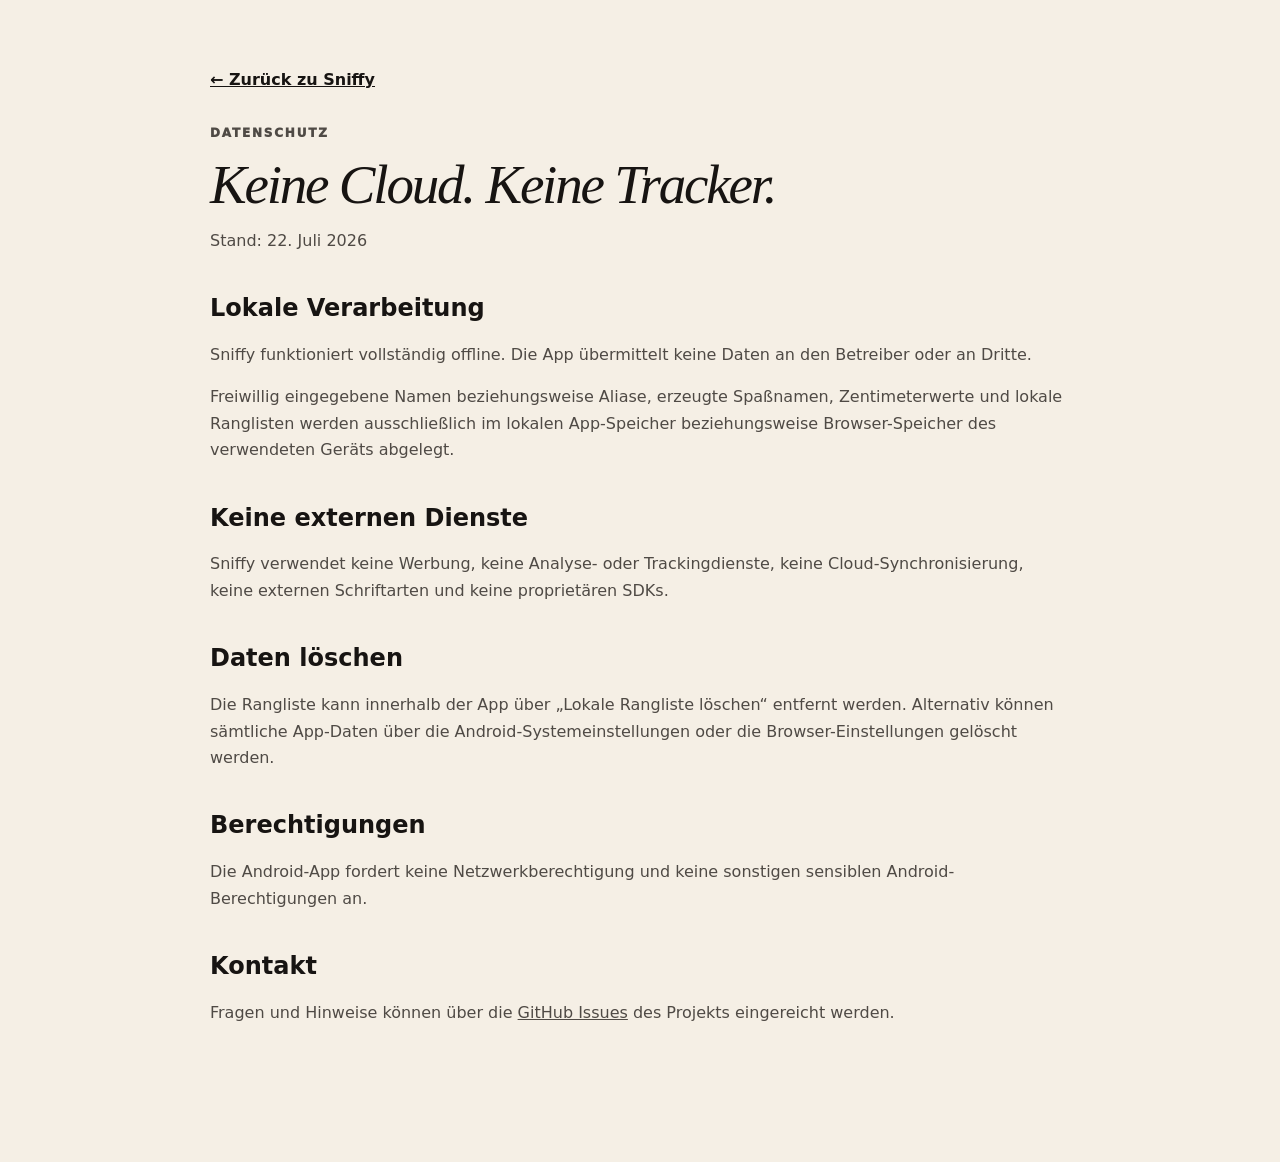
==== docs/privacy.html @ a167fde9 "Publish Sniffy 1.2.1 with GitHub Pages site" ====
<!doctype html><html lang="de"><head><meta charset="utf-8"><meta name="viewport" content="width=device-width,initial-scale=1"><link rel="icon" href="assets/app-icon.png"><link rel="stylesheet" href="style.css"><title>Datenschutz – Sniffy</title></head><body><main class="legal"><a class="back-link" href="./">← Zurück zu Sniffy</a><p class="eyebrow">DATENSCHUTZ</p><h1>Keine Cloud. Keine Tracker.</h1><p>Stand: 22. Juli 2026</p><h2>Lokale Verarbeitung</h2><p>Sniffy funktioniert vollständig offline. Die App übermittelt keine Daten an den Betreiber oder an Dritte.</p><p>Freiwillig eingegebene Namen beziehungsweise Aliase, erzeugte Spaßnamen, Zentimeterwerte und lokale Ranglisten werden ausschließlich im lokalen App-Speicher beziehungsweise Browser-Speicher des verwendeten Geräts abgelegt.</p><h2>Keine externen Dienste</h2><p>Sniffy verwendet keine Werbung, keine Analyse- oder Trackingdienste, keine Cloud-Synchronisierung, keine externen Schriftarten und keine proprietären SDKs.</p><h2>Daten löschen</h2><p>Die Rangliste kann innerhalb der App über „Lokale Rangliste löschen“ entfernt werden. Alternativ können sämtliche App-Daten über die Android-Systemeinstellungen oder die Browser-Einstellungen gelöscht werden.</p><h2>Berechtigungen</h2><p>Die Android-App fordert keine Netzwerkberechtigung und keine sonstigen sensiblen Android-Berechtigungen an.</p><h2>Kontakt</h2><p>Fragen und Hinweise können über die <a href="https://github.com/Dgw3000/sniffy/issues">GitHub Issues</a> des Projekts eingereicht werden.</p></main></body></html>
---- docs/style.css ----
:root{--paper:#f5efe5;--ink:#171412;--purple:#7446d8;--pink:#d622df;--yellow:#ffd94f;--muted:#716a62;--card:#fffaf2;--line:#b7aa9b}*{box-sizing:border-box}html{scroll-behavior:smooth}body{margin:0;background:var(--paper);color:var(--ink);font-family:Inter,ui-sans-serif,system-ui,-apple-system,BlinkMacSystemFont,"Segoe UI",sans-serif}a{color:inherit}.site-header{position:sticky;top:0;z-index:20;display:flex;align-items:center;justify-content:space-between;gap:24px;padding:14px clamp(18px,5vw,72px);border-bottom:2px solid var(--ink);background:rgba(245,239,229,.94);backdrop-filter:blur(12px)}.brand{display:flex;align-items:center;gap:10px;text-decoration:none;font-weight:1000;letter-spacing:.08em}.brand img{border:2px solid var(--ink);border-radius:12px;box-shadow:3px 3px 0 var(--ink)}.site-header nav,.site-header nav a{display:flex;gap:22px;align-items:center}.site-header nav a{font-size:13px;font-weight:850;text-decoration:none}.hero{display:grid;grid-template-columns:minmax(0,1.12fr) minmax(280px,.72fr);gap:clamp(35px,7vw,110px);align-items:center;max-width:1240px;margin:auto;padding:clamp(56px,8vw,120px) clamp(20px,5vw,72px)}.eyebrow{margin:0 0 14px;font-size:12px;font-weight:1000;letter-spacing:.15em;color:var(--purple)}h1{max-width:800px;margin:0;font:italic clamp(44px,7vw,86px)/.98 Georgia,serif;letter-spacing:-.04em}.lead{max-width:720px;margin:26px 0;font-size:clamp(17px,2vw,22px);line-height:1.55;color:var(--muted)}.actions{display:flex;flex-wrap:wrap;gap:13px}.button{display:inline-flex;align-items:center;justify-content:center;min-height:52px;padding:0 22px;border:2px solid var(--ink);border-radius:13px;font-size:14px;font-weight:1000;text-decoration:none;box-shadow:4px 4px 0 var(--ink);transition:.15s}.button:hover{transform:translate(-1px,-1px);box-shadow:6px 6px 0 var(--ink)}.primary{background:var(--purple);color:#fff}.secondary{background:#fff}.version-row{display:flex;flex-wrap:wrap;gap:8px;margin-top:22px}.version-row span{padding:6px 10px;border:1px solid var(--ink);border-radius:999px;background:#fff;font-size:11px;font-weight:850}.phone{position:relative;width:min(100%,375px);margin:auto;padding:12px;border:3px solid var(--ink);border-radius:42px;background:#242326;box-shadow:16px 18px 0 var(--ink),0 30px 70px rgba(35,24,48,.22);transform:rotate(2deg)}.phone-top{width:92px;height:21px;margin:-3px auto 6px;border-radius:0 0 15px 15px;background:#111}.phone-screen{min-height:620px;padding:20px 18px;border-radius:29px;background:var(--paper);overflow:hidden}.mini-head{display:flex;align-items:center;justify-content:space-between;font-size:17px}.mini-kicker{margin:58px 0 7px;color:var(--purple);font-size:9px;font-weight:1000;letter-spacing:.1em;text-align:center}.phone-screen h2{margin:0 0 20px;font:italic 31px Georgia,serif;text-align:center}.mini-stage{padding:26px 13px;border-radius:14px;background:#202124;color:#fff}.mini-stage div{margin:14px 0}.mini-stage span,.mini-stage b{font-size:9px}.mini-stage b{float:right}.mini-stage i{display:block;height:8px;margin-top:7px;border-radius:99px;background:#f7f6ee;box-shadow:0 2px 5px #000}.phone-screen button{width:100%;height:48px;margin-top:20px;border:2px solid var(--ink);border-radius:11px;background:#fff;font-size:11px;font-weight:1000;box-shadow:3px 3px 0 var(--ink)}.satire-note{display:grid;grid-template-columns:180px 1fr;gap:25px;max-width:1100px;margin:0 auto;padding:22px clamp(20px,4vw,38px);border:2px solid var(--ink);border-radius:18px;background:var(--yellow);box-shadow:7px 7px 0 var(--ink)}.satire-note strong{font-size:17px}.satire-note p{margin:0;line-height:1.5}.section{max-width:1240px;margin:auto;padding:clamp(75px,10vw,140px) clamp(20px,5vw,72px)}.section h2{max-width:760px;margin:0 0 38px;font:italic clamp(36px,5vw,62px)/1.05 Georgia,serif}.feature-grid{display:grid;grid-template-columns:repeat(3,1fr);gap:18px}.feature-grid article{min-height:245px;padding:24px;border:2px solid var(--ink);border-radius:17px;background:var(--card);box-shadow:6px 6px 0 var(--ink)}.feature-grid article>span{display:grid;place-items:center;width:36px;height:36px;border:2px solid var(--ink);border-radius:50%;background:var(--yellow);font-size:11px;font-weight:1000}.feature-grid h3{margin:30px 0 10px;font-size:21px}.feature-grid p{margin:0;color:var(--muted);line-height:1.5}.install-section{display:grid;grid-template-columns:1fr .9fr;gap:clamp(35px,7vw,90px);align-items:start}.install-section ol{padding-left:24px;font-size:17px;line-height:1.7}.fineprint{color:var(--muted);line-height:1.5}.tech-card{padding:26px;border:2px solid var(--ink);border-radius:18px;background:#1d1c20;color:#fff;box-shadow:9px 9px 0 var(--purple)}.tech-card h3{margin-top:0;font-size:22px}.tech-card dl{margin:0}.tech-card dl div{display:flex;justify-content:space-between;gap:20px;padding:12px 0;border-bottom:1px solid #4b4750}.tech-card dt{color:#bcb5c4}.tech-card dd{margin:0;font-weight:900;text-align:right}.hash-label{margin:22px 0 8px;font-size:11px;font-weight:1000;letter-spacing:.13em;color:#bcb5c4}.tech-card code{display:block;overflow-wrap:anywhere;padding:13px;border-radius:9px;background:#0f0e10;font-size:11px;line-height:1.6}.tech-card>a{display:inline-block;margin-top:14px;color:#ddd0ff;font-weight:850}.cta{text-align:center}.cta h2,.cta p{margin-left:auto;margin-right:auto}.cta p:not(.eyebrow){max-width:620px;color:var(--muted);font-size:18px}.cta .button{margin-top:14px}footer{display:flex;justify-content:space-between;gap:24px;padding:34px clamp(20px,5vw,72px);border-top:2px solid var(--ink);background:#1c1a1e;color:#fff}footer>div{display:grid;gap:5px}footer span{color:#aaa3ad;font-size:12px}footer nav{display:flex;flex-wrap:wrap;gap:20px;align-items:center}footer a{font-size:13px;font-weight:800}.legal{max-width:900px;margin:auto;padding:70px 20px 120px}.legal h1{font-size:55px}.legal h2{margin-top:40px}.legal p,.legal li{line-height:1.65;color:#4f4a45}.back-link{display:inline-block;margin-bottom:35px;font-weight:900}@media(max-width:900px){.site-header nav a:not(:last-child){display:none}.hero{grid-template-columns:1fr}.phone{max-width:350px}.feature-grid{grid-template-columns:1fr 1fr}.install-section{grid-template-columns:1fr}.satire-note{margin-left:20px;margin-right:20px}.phone-screen{min-height:580px}}@media(max-width:580px){.site-header{padding:11px 14px}.brand span{font-size:14px}.hero{padding-top:45px}h1{font-size:49px}.phone{width:92%;box-shadow:10px 12px 0 var(--ink)}.phone-screen{min-height:540px}.satire-note{grid-template-columns:1fr}.feature-grid{grid-template-columns:1fr}.feature-grid article{min-height:0}.version-row{gap:5px}.button{width:100%}footer{flex-direction:column}.legal h1{font-size:44px}}
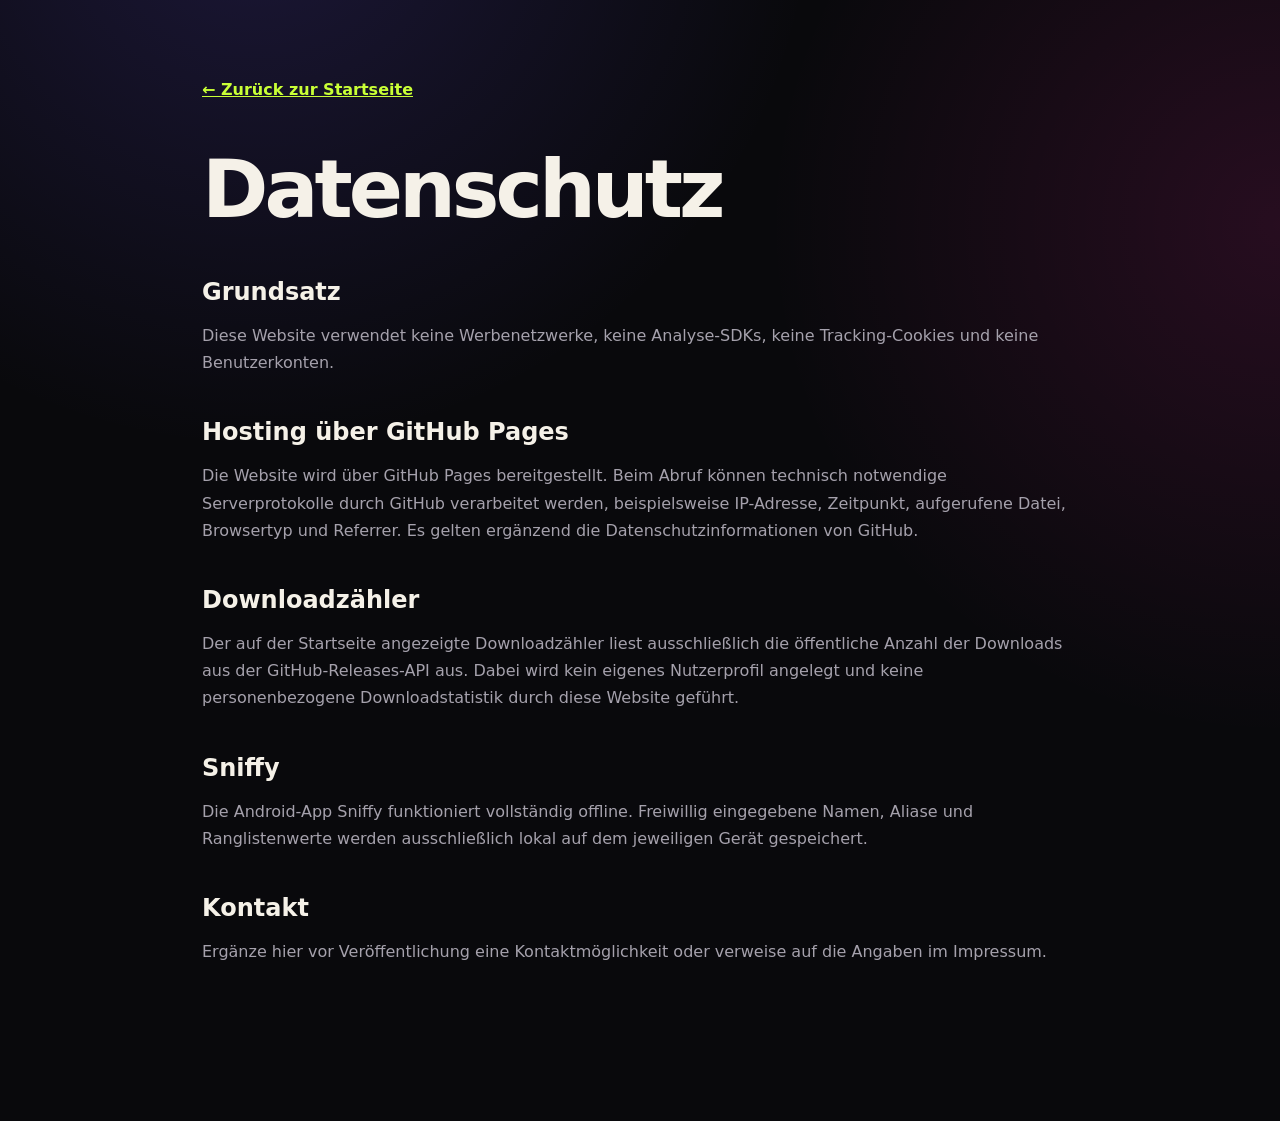
==== commit add8831b: "Publish Technoschlampe landing page" ====
--- a/docs/privacy.html
+++ b/docs/privacy.html
@@ -1 +1,52 @@
-<!doctype html><html lang="de"><head><meta charset="utf-8"><meta name="viewport" content="width=device-width,initial-scale=1"><link rel="icon" href="assets/app-icon.png"><link rel="stylesheet" href="style.css"><title>Datenschutz – Sniffy</title></head><body><main class="legal"><a class="back-link" href="./">← Zurück zu Sniffy</a><p class="eyebrow">DATENSCHUTZ</p><h1>Keine Cloud. Keine Tracker.</h1><p>Stand: 22. Juli 2026</p><h2>Lokale Verarbeitung</h2><p>Sniffy funktioniert vollständig offline. Die App übermittelt keine Daten an den Betreiber oder an Dritte.</p><p>Freiwillig eingegebene Namen beziehungsweise Aliase, erzeugte Spaßnamen, Zentimeterwerte und lokale Ranglisten werden ausschließlich im lokalen App-Speicher beziehungsweise Browser-Speicher des verwendeten Geräts abgelegt.</p><h2>Keine externen Dienste</h2><p>Sniffy verwendet keine Werbung, keine Analyse- oder Trackingdienste, keine Cloud-Synchronisierung, keine externen Schriftarten und keine proprietären SDKs.</p><h2>Daten löschen</h2><p>Die Rangliste kann innerhalb der App über „Lokale Rangliste löschen“ entfernt werden. Alternativ können sämtliche App-Daten über die Android-Systemeinstellungen oder die Browser-Einstellungen gelöscht werden.</p><h2>Berechtigungen</h2><p>Die Android-App fordert keine Netzwerkberechtigung und keine sonstigen sensiblen Android-Berechtigungen an.</p><h2>Kontakt</h2><p>Fragen und Hinweise können über die <a href="https://github.com/Dgw3000/sniffy/issues">GitHub Issues</a> des Projekts eingereicht werden.</p></main></body></html>
+<!doctype html>
+<html lang="de">
+<head>
+  <meta charset="utf-8">
+  <meta name="viewport" content="width=device-width,initial-scale=1">
+  <meta name="theme-color" content="#09090c">
+  <link rel="icon" href="assets/favicon.svg" type="image/svg+xml">
+  <link rel="stylesheet" href="style.css">
+  <title>Datenschutz – Technoschlampe.de</title>
+</head>
+<body>
+  <main class="legal">
+    <a class="back" href="./">← Zurück zur Startseite</a>
+    <h1>Datenschutz</h1>
+
+    <h2>Grundsatz</h2>
+    <p>
+      Diese Website verwendet keine Werbenetzwerke, keine Analyse-SDKs, keine
+      Tracking-Cookies und keine Benutzerkonten.
+    </p>
+
+    <h2>Hosting über GitHub Pages</h2>
+    <p>
+      Die Website wird über GitHub Pages bereitgestellt. Beim Abruf können technisch
+      notwendige Serverprotokolle durch GitHub verarbeitet werden, beispielsweise
+      IP-Adresse, Zeitpunkt, aufgerufene Datei, Browsertyp und Referrer. Es gelten
+      ergänzend die Datenschutzinformationen von GitHub.
+    </p>
+
+    <h2>Downloadzähler</h2>
+    <p>
+      Der auf der Startseite angezeigte Downloadzähler liest ausschließlich die
+      öffentliche Anzahl der Downloads aus der GitHub-Releases-API aus. Dabei wird
+      kein eigenes Nutzerprofil angelegt und keine personenbezogene Downloadstatistik
+      durch diese Website geführt.
+    </p>
+
+    <h2>Sniffy</h2>
+    <p>
+      Die Android-App Sniffy funktioniert vollständig offline. Freiwillig eingegebene
+      Namen, Aliase und Ranglistenwerte werden ausschließlich lokal auf dem jeweiligen
+      Gerät gespeichert.
+    </p>
+
+    <h2>Kontakt</h2>
+    <p>
+      Ergänze hier vor Veröffentlichung eine Kontaktmöglichkeit oder verweise auf die
+      Angaben im Impressum.
+    </p>
+  </main>
+</body>
+</html>
--- a/docs/style.css
+++ b/docs/style.css
@@ -1 +1,227 @@
-:root{--paper:#f5efe5;--ink:#171412;--purple:#7446d8;--pink:#d622df;--yellow:#ffd94f;--muted:#716a62;--card:#fffaf2;--line:#b7aa9b}*{box-sizing:border-box}html{scroll-behavior:smooth}body{margin:0;background:var(--paper);color:var(--ink);font-family:Inter,ui-sans-serif,system-ui,-apple-system,BlinkMacSystemFont,"Segoe UI",sans-serif}a{color:inherit}.site-header{position:sticky;top:0;z-index:20;display:flex;align-items:center;justify-content:space-between;gap:24px;padding:14px clamp(18px,5vw,72px);border-bottom:2px solid var(--ink);background:rgba(245,239,229,.94);backdrop-filter:blur(12px)}.brand{display:flex;align-items:center;gap:10px;text-decoration:none;font-weight:1000;letter-spacing:.08em}.brand img{border:2px solid var(--ink);border-radius:12px;box-shadow:3px 3px 0 var(--ink)}.site-header nav,.site-header nav a{display:flex;gap:22px;align-items:center}.site-header nav a{font-size:13px;font-weight:850;text-decoration:none}.hero{display:grid;grid-template-columns:minmax(0,1.12fr) minmax(280px,.72fr);gap:clamp(35px,7vw,110px);align-items:center;max-width:1240px;margin:auto;padding:clamp(56px,8vw,120px) clamp(20px,5vw,72px)}.eyebrow{margin:0 0 14px;font-size:12px;font-weight:1000;letter-spacing:.15em;color:var(--purple)}h1{max-width:800px;margin:0;font:italic clamp(44px,7vw,86px)/.98 Georgia,serif;letter-spacing:-.04em}.lead{max-width:720px;margin:26px 0;font-size:clamp(17px,2vw,22px);line-height:1.55;color:var(--muted)}.actions{display:flex;flex-wrap:wrap;gap:13px}.button{display:inline-flex;align-items:center;justify-content:center;min-height:52px;padding:0 22px;border:2px solid var(--ink);border-radius:13px;font-size:14px;font-weight:1000;text-decoration:none;box-shadow:4px 4px 0 var(--ink);transition:.15s}.button:hover{transform:translate(-1px,-1px);box-shadow:6px 6px 0 var(--ink)}.primary{background:var(--purple);color:#fff}.secondary{background:#fff}.version-row{display:flex;flex-wrap:wrap;gap:8px;margin-top:22px}.version-row span{padding:6px 10px;border:1px solid var(--ink);border-radius:999px;background:#fff;font-size:11px;font-weight:850}.phone{position:relative;width:min(100%,375px);margin:auto;padding:12px;border:3px solid var(--ink);border-radius:42px;background:#242326;box-shadow:16px 18px 0 var(--ink),0 30px 70px rgba(35,24,48,.22);transform:rotate(2deg)}.phone-top{width:92px;height:21px;margin:-3px auto 6px;border-radius:0 0 15px 15px;background:#111}.phone-screen{min-height:620px;padding:20px 18px;border-radius:29px;background:var(--paper);overflow:hidden}.mini-head{display:flex;align-items:center;justify-content:space-between;font-size:17px}.mini-kicker{margin:58px 0 7px;color:var(--purple);font-size:9px;font-weight:1000;letter-spacing:.1em;text-align:center}.phone-screen h2{margin:0 0 20px;font:italic 31px Georgia,serif;text-align:center}.mini-stage{padding:26px 13px;border-radius:14px;background:#202124;color:#fff}.mini-stage div{margin:14px 0}.mini-stage span,.mini-stage b{font-size:9px}.mini-stage b{float:right}.mini-stage i{display:block;height:8px;margin-top:7px;border-radius:99px;background:#f7f6ee;box-shadow:0 2px 5px #000}.phone-screen button{width:100%;height:48px;margin-top:20px;border:2px solid var(--ink);border-radius:11px;background:#fff;font-size:11px;font-weight:1000;box-shadow:3px 3px 0 var(--ink)}.satire-note{display:grid;grid-template-columns:180px 1fr;gap:25px;max-width:1100px;margin:0 auto;padding:22px clamp(20px,4vw,38px);border:2px solid var(--ink);border-radius:18px;background:var(--yellow);box-shadow:7px 7px 0 var(--ink)}.satire-note strong{font-size:17px}.satire-note p{margin:0;line-height:1.5}.section{max-width:1240px;margin:auto;padding:clamp(75px,10vw,140px) clamp(20px,5vw,72px)}.section h2{max-width:760px;margin:0 0 38px;font:italic clamp(36px,5vw,62px)/1.05 Georgia,serif}.feature-grid{display:grid;grid-template-columns:repeat(3,1fr);gap:18px}.feature-grid article{min-height:245px;padding:24px;border:2px solid var(--ink);border-radius:17px;background:var(--card);box-shadow:6px 6px 0 var(--ink)}.feature-grid article>span{display:grid;place-items:center;width:36px;height:36px;border:2px solid var(--ink);border-radius:50%;background:var(--yellow);font-size:11px;font-weight:1000}.feature-grid h3{margin:30px 0 10px;font-size:21px}.feature-grid p{margin:0;color:var(--muted);line-height:1.5}.install-section{display:grid;grid-template-columns:1fr .9fr;gap:clamp(35px,7vw,90px);align-items:start}.install-section ol{padding-left:24px;font-size:17px;line-height:1.7}.fineprint{color:var(--muted);line-height:1.5}.tech-card{padding:26px;border:2px solid var(--ink);border-radius:18px;background:#1d1c20;color:#fff;box-shadow:9px 9px 0 var(--purple)}.tech-card h3{margin-top:0;font-size:22px}.tech-card dl{margin:0}.tech-card dl div{display:flex;justify-content:space-between;gap:20px;padding:12px 0;border-bottom:1px solid #4b4750}.tech-card dt{color:#bcb5c4}.tech-card dd{margin:0;font-weight:900;text-align:right}.hash-label{margin:22px 0 8px;font-size:11px;font-weight:1000;letter-spacing:.13em;color:#bcb5c4}.tech-card code{display:block;overflow-wrap:anywhere;padding:13px;border-radius:9px;background:#0f0e10;font-size:11px;line-height:1.6}.tech-card>a{display:inline-block;margin-top:14px;color:#ddd0ff;font-weight:850}.cta{text-align:center}.cta h2,.cta p{margin-left:auto;margin-right:auto}.cta p:not(.eyebrow){max-width:620px;color:var(--muted);font-size:18px}.cta .button{margin-top:14px}footer{display:flex;justify-content:space-between;gap:24px;padding:34px clamp(20px,5vw,72px);border-top:2px solid var(--ink);background:#1c1a1e;color:#fff}footer>div{display:grid;gap:5px}footer span{color:#aaa3ad;font-size:12px}footer nav{display:flex;flex-wrap:wrap;gap:20px;align-items:center}footer a{font-size:13px;font-weight:800}.legal{max-width:900px;margin:auto;padding:70px 20px 120px}.legal h1{font-size:55px}.legal h2{margin-top:40px}.legal p,.legal li{line-height:1.65;color:#4f4a45}.back-link{display:inline-block;margin-bottom:35px;font-weight:900}@media(max-width:900px){.site-header nav a:not(:last-child){display:none}.hero{grid-template-columns:1fr}.phone{max-width:350px}.feature-grid{grid-template-columns:1fr 1fr}.install-section{grid-template-columns:1fr}.satire-note{margin-left:20px;margin-right:20px}.phone-screen{min-height:580px}}@media(max-width:580px){.site-header{padding:11px 14px}.brand span{font-size:14px}.hero{padding-top:45px}h1{font-size:49px}.phone{width:92%;box-shadow:10px 12px 0 var(--ink)}.phone-screen{min-height:540px}.satire-note{grid-template-columns:1fr}.feature-grid{grid-template-columns:1fr}.feature-grid article{min-height:0}.version-row{gap:5px}.button{width:100%}footer{flex-direction:column}.legal h1{font-size:44px}}
+:root{
+  --bg:#09090c;
+  --panel:#111116;
+  --panel-2:#17171d;
+  --ink:#f5f1e8;
+  --muted:#a5a1ac;
+  --acid:#c9ff36;
+  --magenta:#ff2aad;
+  --violet:#7057ff;
+  --cyan:#31d9ff;
+  --line:#2a2931;
+  --shadow:#000;
+}
+*{box-sizing:border-box}
+html{scroll-behavior:smooth}
+body{
+  margin:0;
+  background:
+    radial-gradient(circle at 20% -10%,rgba(112,87,255,.18),transparent 35rem),
+    radial-gradient(circle at 100% 20%,rgba(255,42,173,.12),transparent 32rem),
+    var(--bg);
+  color:var(--ink);
+  font-family:Inter,ui-sans-serif,system-ui,-apple-system,BlinkMacSystemFont,"Segoe UI",sans-serif;
+}
+a{color:inherit}
+button,input{font:inherit}
+.skip-link{position:absolute;left:-9999px;top:auto}
+.skip-link:focus{left:16px;top:16px;z-index:100;padding:10px 14px;background:var(--acid);color:#000}
+.site-header{
+  position:sticky;top:0;z-index:30;
+  display:flex;align-items:center;justify-content:space-between;gap:24px;
+  padding:15px clamp(18px,5vw,74px);
+  border-bottom:1px solid rgba(255,255,255,.11);
+  background:rgba(9,9,12,.85);
+  backdrop-filter:blur(18px);
+}
+.brand{display:flex;align-items:center;gap:14px;text-decoration:none}
+.brand-mark{display:flex;align-items:end;gap:3px;width:38px;height:36px}
+.brand-mark i{display:block;width:4px;background:var(--acid);animation:eq 1.1s ease-in-out infinite alternate}
+.brand-mark i:nth-child(1){height:32%;animation-delay:-.4s}
+.brand-mark i:nth-child(2){height:82%;animation-delay:-.8s}
+.brand-mark i:nth-child(3){height:48%;animation-delay:-.2s}
+.brand-mark i:nth-child(4){height:100%;animation-delay:-.7s}
+.brand-mark i:nth-child(5){height:60%;animation-delay:-.1s}
+@keyframes eq{to{height:18%}}
+.brand-text{display:flex;gap:4px;font-size:14px;font-weight:950;letter-spacing:.06em}
+.brand-text em{color:var(--magenta);font-style:normal}
+.site-header nav{display:flex;align-items:center;gap:25px}
+.site-header nav a{color:#d7d4dd;font-size:12px;font-weight:850;letter-spacing:.06em;text-decoration:none;text-transform:uppercase}
+.site-header nav a:hover{color:var(--acid)}
+.hero{
+  position:relative;isolation:isolate;overflow:hidden;
+  display:grid;grid-template-columns:minmax(0,1.08fr) minmax(320px,.78fr);
+  gap:clamp(38px,7vw,110px);align-items:center;
+  min-height:calc(100vh - 68px);max-width:1500px;margin:auto;
+  padding:clamp(70px,9vw,145px) clamp(22px,6vw,96px);
+}
+.hero-grid{
+  position:absolute;inset:0;z-index:-2;
+  background-image:
+    linear-gradient(rgba(255,255,255,.035) 1px,transparent 1px),
+    linear-gradient(90deg,rgba(255,255,255,.035) 1px,transparent 1px);
+  background-size:58px 58px;
+  mask-image:linear-gradient(to bottom,black 0%,transparent 92%);
+}
+.hero-noise{
+  position:absolute;inset:0;z-index:-1;opacity:.08;pointer-events:none;
+  background-image:url("data:image/svg+xml,%3Csvg viewBox='0 0 180 180' xmlns='http://www.w3.org/2000/svg'%3E%3Cfilter id='n'%3E%3CfeTurbulence type='fractalNoise' baseFrequency='.9' numOctaves='3' stitchTiles='stitch'/%3E%3C/filter%3E%3Crect width='100%25' height='100%25' filter='url(%23n)' opacity='.8'/%3E%3C/svg%3E");
+}
+.kicker,.eyebrow,.section-label{
+  margin:0;color:var(--acid);font-size:11px;font-weight:950;letter-spacing:.17em;text-transform:uppercase;
+}
+.hero h1{
+  max-width:900px;margin:22px 0 0;
+  font-size:clamp(54px,8vw,112px);line-height:.88;letter-spacing:-.065em;text-transform:uppercase;
+}
+.hero h1 span{color:transparent;-webkit-text-stroke:1.5px var(--ink);text-shadow:5px 5px 0 rgba(112,87,255,.45)}
+.hero-line{
+  margin:24px 0 0;color:var(--magenta);
+  font:italic clamp(25px,3.7vw,52px)/1 Georgia,serif;
+}
+.hero-intro{max-width:760px;margin:31px 0 0;color:var(--muted);font-size:clamp(17px,1.6vw,21px);line-height:1.65}
+.hero-actions{display:flex;flex-wrap:wrap;gap:13px;margin-top:33px}
+.button{
+  display:inline-flex;align-items:center;justify-content:center;min-height:54px;padding:0 24px;
+  border:1px solid var(--ink);border-radius:2px;
+  font-size:12px;font-weight:950;letter-spacing:.08em;text-decoration:none;text-transform:uppercase;
+  transition:.18s;
+}
+.button.primary{background:var(--acid);color:#09090c;box-shadow:7px 7px 0 var(--violet)}
+.button.primary:hover{transform:translate(-2px,-2px);box-shadow:10px 10px 0 var(--violet)}
+.button.ghost{background:transparent}
+.button.ghost:hover{background:var(--ink);color:#09090c}
+.status-strip{display:flex;flex-wrap:wrap;gap:10px;margin-top:30px}
+.status-strip span{padding:7px 10px;border:1px solid var(--line);background:rgba(17,17,22,.72);color:#c7c3cc;font-size:10px;font-weight:800;letter-spacing:.08em;text-transform:uppercase}
+.status-dot{display:inline-block;width:7px;height:7px;margin-right:6px;border-radius:50%;background:var(--acid);box-shadow:0 0 10px var(--acid)}
+.hero-visual{position:relative;display:grid;place-items:center;min-height:560px}
+.orb{position:absolute;border-radius:50%;filter:blur(55px);opacity:.32}
+.orb-one{width:280px;height:280px;right:0;top:0;background:var(--magenta)}
+.orb-two{width:240px;height:240px;left:0;bottom:20px;background:var(--violet)}
+.deck{
+  position:relative;width:min(100%,470px);padding:22px;border:1px solid #4a4754;
+  background:linear-gradient(145deg,#19181f,#0e0e12);
+  box-shadow:25px 25px 0 rgba(0,0,0,.7),0 40px 100px rgba(0,0,0,.65);
+  transform:rotate(2deg);
+}
+.deck:before{content:"";position:absolute;inset:8px;border:1px solid rgba(255,255,255,.05);pointer-events:none}
+.deck-header,.deck-footer{display:flex;align-items:center;justify-content:space-between;color:#8f8a98;font:800 10px/1 monospace;letter-spacing:.11em}
+.waveform{display:flex;align-items:center;gap:4px;height:110px;margin:20px 0;padding:0 8px;border-top:1px solid var(--line);border-bottom:1px solid var(--line)}
+.waveform i{flex:1;display:block;height:20%;background:var(--acid);animation:wave .8s ease-in-out infinite alternate}
+.waveform i:nth-child(3n){background:var(--magenta);animation-delay:-.5s}
+.waveform i:nth-child(4n){height:80%;animation-delay:-.2s}
+.waveform i:nth-child(5n){height:45%;animation-delay:-.7s}
+.waveform i:nth-child(7n){height:95%;animation-delay:-.4s}
+@keyframes wave{to{height:88%}}
+.deck-center{display:grid;grid-template-columns:150px 1fr;gap:24px;align-items:center;padding:18px 0 28px}
+.record{display:grid;place-items:center;aspect-ratio:1;border:1px solid #47434f;border-radius:50%;background:repeating-radial-gradient(circle,#15141a 0 4px,#232129 5px 7px);animation:spin 8s linear infinite}
+.record span{width:34px;height:34px;border-radius:50%;background:var(--magenta);box-shadow:0 0 30px rgba(255,42,173,.5)}
+@keyframes spin{to{transform:rotate(1turn)}}
+.deck-data p{margin:0 0 8px;color:var(--acid);font-size:9px;font-weight:900;letter-spacing:.15em}
+.deck-data b{display:block;font-size:18px;line-height:1.25}
+.deck-data small{display:block;margin-top:10px;color:#8f8a98;font-size:9px;letter-spacing:.08em}
+.deck-footer{gap:12px}
+.progress{flex:1;height:4px;background:#33313a}
+.progress i{display:block;width:64%;height:100%;background:var(--magenta)}
+.section{max-width:1380px;margin:auto;padding:clamp(90px,11vw,170px) clamp(22px,6vw,96px)}
+.section-label{padding-bottom:18px;border-bottom:1px solid var(--line);color:#74707c}
+.manifest-copy{display:grid;grid-template-columns:1.2fr .8fr;gap:clamp(40px,8vw,120px);align-items:end;margin-top:55px}
+.section h2{margin:0;font-size:clamp(42px,6vw,78px);line-height:.98;letter-spacing:-.045em}
+.manifest-copy p,.meaning-copy p,.contact-card>p{margin:0;color:var(--muted);font-size:18px;line-height:1.75}
+.manifest-grid{display:grid;grid-template-columns:repeat(3,1fr);gap:18px;margin-top:72px}
+.manifest-grid article{min-height:280px;padding:28px;border:1px solid var(--line);background:linear-gradient(145deg,var(--panel-2),var(--panel))}
+.manifest-grid article>span{display:grid;place-items:center;width:38px;height:38px;border:1px solid var(--acid);color:var(--acid);font:900 11px monospace}
+.manifest-grid h3{margin:52px 0 14px;font-size:26px}
+.manifest-grid p{margin:0;color:var(--muted);line-height:1.6}
+.projects{padding-top:40px}
+.project-head{display:flex;align-items:end;justify-content:space-between;gap:30px;margin-top:55px}
+.project-head h2{font-size:clamp(72px,12vw,170px);line-height:.75;text-transform:uppercase}
+.project-tag{padding:10px 13px;border:1px solid var(--magenta);color:var(--magenta);font-size:10px;font-weight:950;letter-spacing:.15em}
+.project-card{display:grid;grid-template-columns:1.05fr .75fr;gap:clamp(40px,7vw,100px);align-items:center;margin-top:65px;padding:clamp(28px,5vw,62px);border:1px solid var(--line);background:linear-gradient(135deg,#15141a,#0d0d10);box-shadow:15px 15px 0 rgba(112,87,255,.28)}
+.project-lead{max-width:750px;margin:0 0 20px;font:italic clamp(30px,4vw,54px)/1.08 Georgia,serif}
+.project-copy>p:not(.project-lead){max-width:720px;margin:0;color:var(--muted);font-size:17px;line-height:1.7}
+.satire-warning{display:grid;grid-template-columns:125px 1fr;gap:16px;margin-top:28px;padding:15px 17px;border-left:4px solid var(--acid);background:#1e1e22}
+.satire-warning strong{color:var(--acid)}
+.satire-warning span{color:#c5c1cb;line-height:1.45}
+.platform-buttons{display:grid;grid-template-columns:1fr 1fr;gap:12px;margin-top:30px}
+.store-button{display:flex;align-items:center;gap:14px;min-height:78px;padding:14px 17px;border:1px solid #45424c;text-decoration:none}
+.store-button.android{background:var(--ink);color:#0a0a0d;transition:.18s}
+.store-button.android:hover{transform:translateY(-3px);box-shadow:0 10px 0 var(--magenta)}
+.store-button.ios{background:#232229;color:#8e8995}
+.store-button.disabled{cursor:not-allowed}
+.store-icon{font-size:28px}
+.store-button span:last-child{display:grid;gap:4px}
+.store-button small{font-size:9px;font-weight:900;letter-spacing:.12em}
+.store-button b{font-size:16px}
+.download-counter{display:flex;align-items:center;gap:12px;margin-top:16px;padding:13px 15px;border:1px solid var(--line);background:#0d0d11}
+.pulse{width:10px;height:10px;border-radius:50%;background:var(--acid);box-shadow:0 0 12px var(--acid);animation:pulse 1.3s ease-in-out infinite}
+@keyframes pulse{50%{opacity:.35}}
+.download-counter div{display:grid;gap:3px}
+.download-counter strong{font-size:13px}
+.download-counter small{color:#85808d;font-size:10px}
+.project-links{display:flex;flex-wrap:wrap;gap:20px;margin-top:25px}
+.project-links a{color:#c8c4ce;font-size:12px;font-weight:850;text-underline-offset:4px}
+.project-phone{display:grid;place-items:center}
+.phone-shell{width:min(100%,360px);padding:10px;border:2px solid #4a4752;border-radius:38px;background:#08080a;box-shadow:18px 18px 0 #000}
+.phone-notch{width:90px;height:18px;margin:-1px auto 5px;border-radius:0 0 13px 13px;background:#000}
+.phone-screen{min-height:565px;padding:20px 17px;border-radius:28px;background:#f1ede4;color:#161318}
+.phone-head{display:flex;align-items:center;justify-content:space-between}
+.phone-kicker{margin:64px 0 7px;color:#7057ff;font-size:9px;font-weight:950;letter-spacing:.12em;text-align:center}
+.phone-screen h3{margin:0 0 19px;font:italic 29px Georgia,serif;text-align:center}
+.line-stage{padding:21px 13px;border-radius:14px;background:#222126;color:#fff}
+.line-stage div{margin:14px 0}
+.line-stage span,.line-stage b{font-size:9px}
+.line-stage b{float:right}
+.line-stage i{display:block;height:8px;margin-top:6px;border-radius:20px;background:#f8f4ed}
+.phone-screen button{width:100%;height:47px;margin-top:18px;border:2px solid #17141a;background:#fff;font-size:10px;font-weight:950;box-shadow:3px 3px 0 #17141a}
+.phone-screen>small{display:block;margin-top:25px;color:#77717b;font-size:9px;text-align:center}
+.meaning-grid{display:grid;grid-template-columns:1fr .82fr;gap:clamp(45px,8vw,120px);margin-top:58px}
+.meaning-copy p{margin-bottom:23px}
+.meaning-copy blockquote{margin:42px 0 0;padding:24px 0;border-top:1px solid var(--magenta);border-bottom:1px solid var(--magenta);color:var(--magenta);font:italic clamp(25px,3vw,40px)/1.2 Georgia,serif}
+.values-list{margin-top:45px;border-top:1px solid var(--line)}
+.values-list div{display:grid;grid-template-columns:70px 1fr;gap:25px;align-items:center;padding:26px 0;border-bottom:1px solid var(--line)}
+.values-list span{color:var(--acid);font:900 11px monospace}
+.values-list p{margin:0;font-size:clamp(19px,2.6vw,36px);line-height:1.2}
+.contact-card{padding:clamp(35px,7vw,86px);border:1px solid var(--line);background:linear-gradient(130deg,rgba(112,87,255,.25),rgba(255,42,173,.12),#111116)}
+.contact-card h2{max-width:900px;margin:20px 0 25px}
+.contact-card>p{max-width:720px;margin-bottom:31px}
+footer{display:flex;justify-content:space-between;gap:25px;padding:38px clamp(22px,6vw,96px);border-top:1px solid var(--line);background:#070709}
+.footer-brand{display:grid;gap:6px}
+.footer-brand b{letter-spacing:.08em}
+.footer-brand span{color:#77727f;font-size:11px}
+footer nav{display:flex;flex-wrap:wrap;align-items:center;gap:22px}
+footer a{color:#a9a4b1;font-size:12px;font-weight:800}
+.legal{max-width:920px;margin:auto;padding:80px 22px 140px}
+.legal .back{display:inline-block;margin-bottom:44px;color:var(--acid);font-weight:850}
+.legal h1{margin:0 0 35px;font-size:clamp(46px,7vw,80px);letter-spacing:-.05em}
+.legal h2{margin:42px 0 12px}
+.legal p,.legal li{color:var(--muted);line-height:1.7}
+.legal .placeholder{padding:18px;border:1px solid var(--magenta);background:rgba(255,42,173,.08);color:#e4bfd6}
+@media(max-width:1000px){
+  .site-header nav a:not(:last-child){display:none}
+  .hero{grid-template-columns:1fr}
+  .hero-visual{min-height:480px}
+  .manifest-copy,.project-card,.meaning-grid{grid-template-columns:1fr}
+  .manifest-grid{grid-template-columns:1fr 1fr}
+  .project-head{align-items:start;flex-direction:column}
+  .project-phone{margin-top:30px}
+}
+@media(max-width:650px){
+  .site-header{padding:12px 14px}
+  .brand-text{font-size:12px}
+  .hero{padding-top:55px}
+  .hero h1{font-size:54px}
+  .hero-visual{min-height:390px}
+  .deck{padding:16px}
+  .deck-center{grid-template-columns:105px 1fr}
+  .manifest-grid,.platform-buttons{grid-template-columns:1fr}
+  .manifest-grid article{min-height:0}
+  .satire-warning{grid-template-columns:1fr}
+  .project-head h2{font-size:70px}
+  .values-list div{grid-template-columns:42px 1fr}
+  footer{flex-direction:column}
+  .button{width:100%}
+}
+@media(prefers-reduced-motion:reduce){
+  *{scroll-behavior:auto!important;animation:none!important;transition:none!important}
+}
